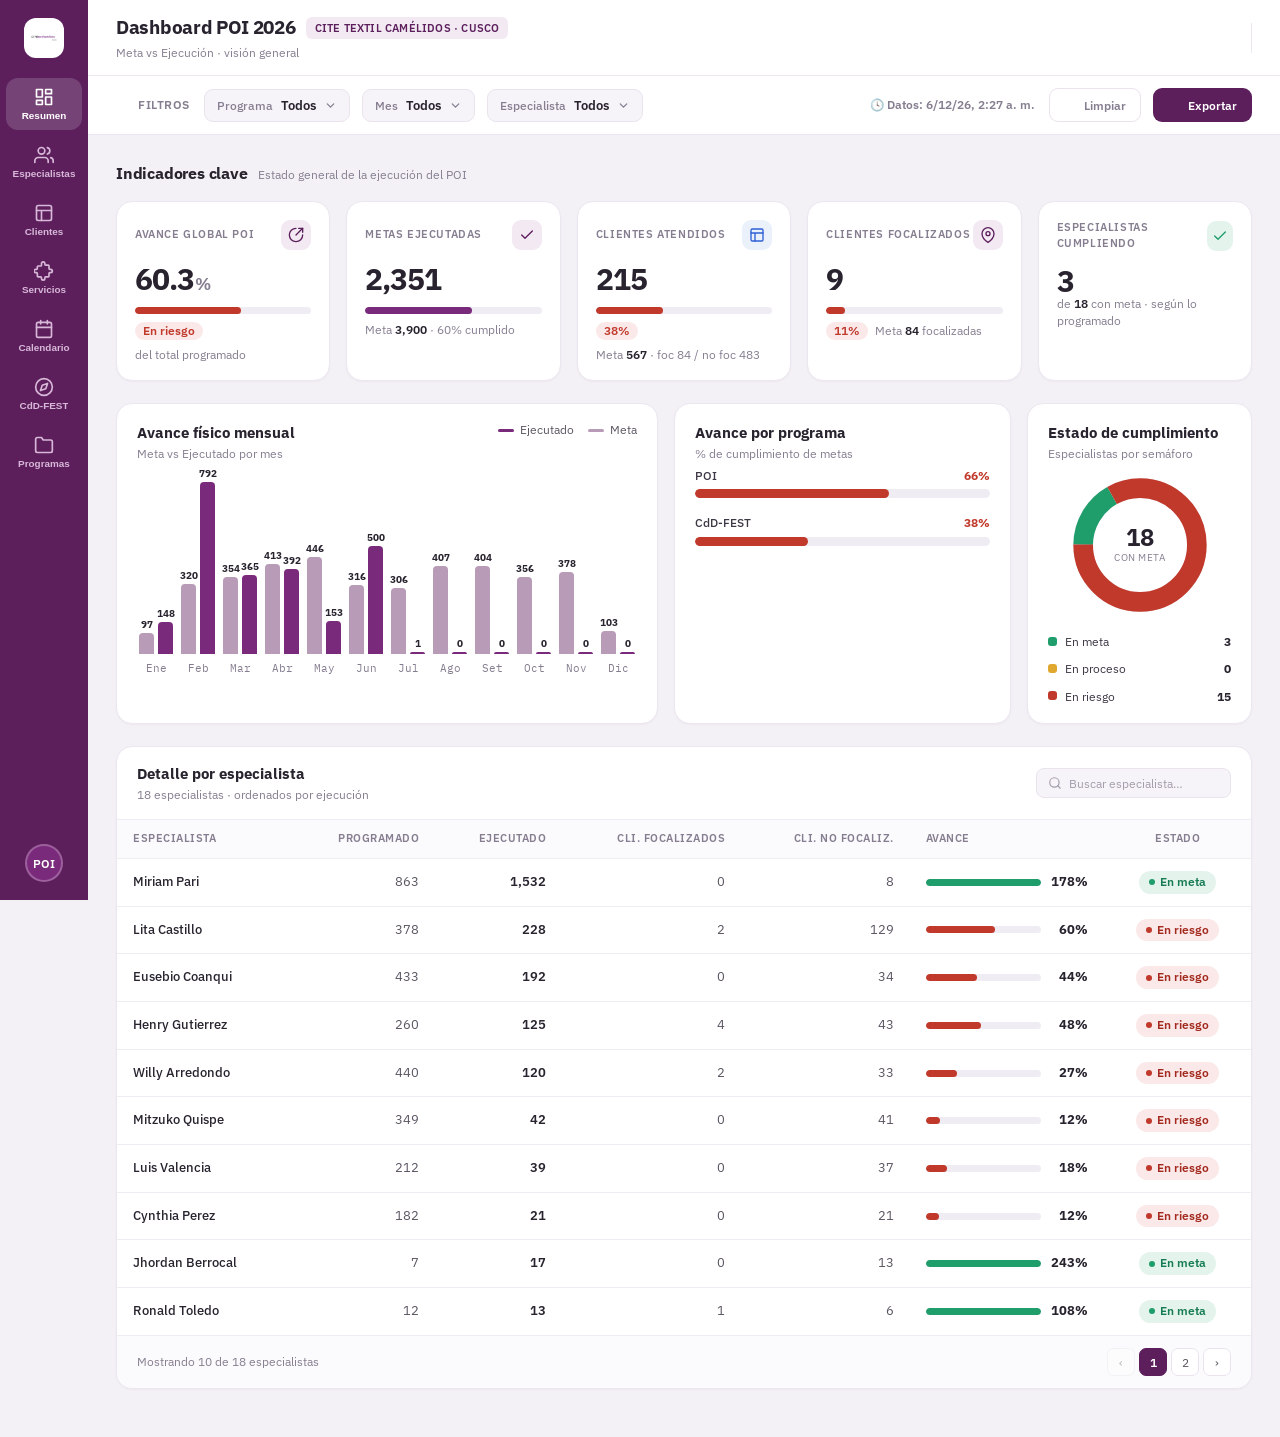
==== index.html @ ce569b23 "update meta" ====
<!DOCTYPE html>
<html lang="es">
<head>
  <meta charset="utf-8">
  <meta name="viewport" content="width=device-width, initial-scale=1">
  <title>Dashboard POI 2026 · CITE</title>
  <meta name="description" content="Seguimiento y monitoreo de metas del Plan Operativo Institucional 2026 — CITE.">

  <link rel="icon" type="image/svg+xml"
href="data:image/svg+xml,%3Csvg xmlns='http://www.w3.org/2000/svg' viewBox='0 0 64 64'%3E%3Crect x='8' y='36' width='10' height='20' rx='2' fill='%233B82F6'/%3E%3Crect x='26' y='24' width='10' height='32' rx='2' fill='%2310B981'/%3E%3Crect x='44' y='12' width='10' height='44' rx='2' fill='%23F59E0B'/%3E%3Cpath d='M8 46 L24 30 L38 34 L56 12' stroke='%23EF4444' stroke-width='5' fill='none' stroke-linecap='round' stroke-linejoin='round'/%3E%3Ccircle cx='56' cy='12' r='4' fill='%23EF4444'/%3E%3C/svg%3E">

  <link rel="preconnect" href="https://fonts.googleapis.com">
  <link rel="preconnect" href="https://fonts.gstatic.com" crossorigin>
  <link href="https://fonts.googleapis.com/css2?family=IBM+Plex+Sans:wght@400;500;600;700&family=IBM+Plex+Mono:wght@400;500;600&display=swap" rel="stylesheet">
  <link rel="stylesheet" href="css/styles.css?v=20">
</head>
<body>
  <div class="shell">
    <!-- RIEL DE NAVEGACIÓN -->
    <aside class="rail">
      <div class="rail-logo"><img src="assets/logo_cite.png" alt="CITE"
           onerror="this.parentNode.textContent='CT'"></div>
      <nav id="rail-nav" style="display:flex;flex-direction:column;gap:6px;align-items:center;"></nav>
      <div class="rail-spacer"></div>
      <div class="rail-user" title="Sesión">POI</div>
    </aside>

    <!-- PRINCIPAL -->
    <main class="main">
      <!-- HEADER -->
      <header class="topbar">
        <div>
          <div class="titlerow">
            <h1>Dashboard POI 2026</h1>
            <span class="pill-inst">CITE TEXTIL CAMÉLIDOS · CUSCO</span>
          </div>
          <div class="sub" id="view-sub">Plan Operativo Institucional · Seguimiento y monitoreo de metas</div>
        </div>
        <div class="brandmarks">
          <img src="assets/produce.png" alt="Ministerio de la Producción"
               onerror="this.style.display='none'">
          <div class="divider"></div>
          <img src="assets/itp.png" alt="ITP · Red CITE"
               onerror="this.style.display='none'">
        </div>
      </header>

      <!-- BARRA DE FILTROS (se completa desde app.js) -->
      <div class="filterbar" id="filterbar"></div>

      <!-- CONTENIDO -->
      <div class="content">
        <div class="view" id="view">
          <div class="state"><div class="box">
            <div class="spinner"></div>
            <h3>Cargando datos del POI…</h3>
            <p>Leyendo los archivos de <code>data/</code></p>
          </div></div>
        </div>
      </div>
    </main>
  </div>

  <!-- Librerías y aplicación (todo local, sin servidor de aplicación) -->
  <script src="js/lib/xlsx.full.min.js"></script>
  <script src="js/data.js?v=20"></script>
  <script src="js/metrics.js?v=20"></script>
  <script src="js/charts.js?v=20"></script>
  <script src="js/app.js?v=20"></script>
</body>
</html>
---- css/styles.css ----
/* ============================================================
   CITE · Dashboard POI 2026 — Sistema de diseño institucional
   Paleta morada institucional (guía: Dashboard POI 2026.dc.html).
   Sitio estático · GitHub Pages · sin dependencias de servidor.
   ============================================================ */

:root {
  /* Morados institucionales */
  --purple:#5C1F5C;          /* riel de navegación, botones primarios, activo */
  --purple-accent:#7A2A7A;   /* barras, líneas, rellenos de progreso */
  --purple-mid:#9B4D9B;      /* segundo nivel de énfasis */
  --purple-soft:#B79BB7;     /* trazos secundarios (programado) */
  --purple-tint:#F3E9F3;     /* fondo de chips de icono */
  --purple-line:#EAD9EA;

  /* Complementario azul (segunda familia de acentos) */
  --blue:#2E5FD4;
  --blue-tint:#EAF1FB;

  /* Neutros */
  --bg:#F4F1F6;
  --surface:#FFFFFF;
  --border:#ECE6F0;
  --border-soft:#F0ECF3;
  --ink:#28232E;             /* títulos / texto fuerte */
  --text:#3D3645;
  --text2:#5C5562;
  --muted:#867E90;
  --muted2:#A39CAB;
  --track:#F0ECF3;           /* fondo de barras de progreso */

  /* Semáforo de cumplimiento */
  --green:#1F9D6B;   --green-soft:#E4F4EC;  --green-ink:#177C54;
  --amber:#E0A82E;   --amber-soft:#FCF3DB;  --amber-ink:#B07D14;
  --red:#C0392B;     --red-soft:#FBE9EA;    --red-ink:#A32A1E;

  --radius:16px;  --radius-sm:11px;  --radius-xs:8px;
  --shadow-sm:0 1px 2px rgba(40,35,46,.04);
  --shadow:0 4px 18px rgba(40,35,46,.07), 0 1px 3px rgba(40,35,46,.05);
  --shadow-lg:0 16px 40px rgba(40,35,46,.14);
  --font:'IBM Plex Sans', system-ui, -apple-system, Segoe UI, sans-serif;
  --mono:'IBM Plex Mono', ui-monospace, SFMono-Regular, monospace;
}

*{box-sizing:border-box; margin:0; padding:0;}
html{ -webkit-text-size-adjust:100%; }
body{
  font-family:var(--font); color:var(--ink); background:var(--bg);
  font-size:15px; line-height:1.45; -webkit-font-smoothing:antialiased;
}
::-webkit-scrollbar{ width:10px; height:10px; }
::-webkit-scrollbar-thumb{ background:#D8CEDD; border-radius:8px; }
::-webkit-scrollbar-thumb:hover{ background:#C2B4C9; }
::-webkit-scrollbar-track{ background:transparent; }

/* ============================================================
   LAYOUT: riel de navegación + área principal
   ============================================================ */
.shell{ display:flex; min-height:100vh; }

.rail{
  width:88px; flex:0 0 88px; background:var(--purple);
  display:flex; flex-direction:column; align-items:center;
  padding:18px 0; gap:4px; position:sticky; top:0; height:100vh; z-index:30;
}
.rail-logo{
  width:40px; height:40px; border-radius:12px; background:#fff;
  display:grid; place-items:center; font-weight:700; color:var(--purple);
  font-size:.82rem; letter-spacing:-.5px; margin-bottom:16px; overflow:hidden;
}
.rail-logo img{ width:100%; height:100%; object-fit:contain; padding:4px; }
.rail-btn{
  width:76px; min-height:52px; border:none; background:transparent; cursor:pointer;
  border-radius:12px; display:flex; flex-direction:column; align-items:center;
  justify-content:center; gap:3px; padding:7px 4px; color:#D8B8D8;
  transition:background .15s ease, color .15s ease; position:relative;
}
.rail-btn:hover{ background:rgba(255,255,255,.10); color:#fff; }
.rail-btn.active{ background:rgba(255,255,255,.16); color:#fff; }
.rail-btn svg{ width:20px; height:20px; flex:0 0 auto; }
.rail-label{
  font-size:.62rem; font-weight:600; line-height:1.15; text-align:center;
  max-width:100%; overflow:hidden; text-overflow:ellipsis; white-space:nowrap;
}
.rail-btn .tip{
  position:absolute; left:80px; top:50%; transform:translateY(-50%) scale(.96);
  background:var(--ink); color:#fff; font-size:.72rem; font-weight:600;
  padding:5px 10px; border-radius:7px; white-space:nowrap; pointer-events:none;
  opacity:0; transition:opacity .14s ease, transform .14s ease; z-index:40;
  box-shadow:var(--shadow);
}
.rail-btn:hover .tip{ opacity:1; transform:translateY(-50%) scale(1); }
.rail-spacer{ margin-top:auto; }
.rail-user{
  width:38px; height:38px; border-radius:50%; background:var(--purple-accent);
  display:grid; place-items:center; color:#fff; font-weight:600; font-size:.78rem;
  border:2px solid rgba(255,255,255,.25);
}

.main{ flex:1; min-width:0; display:flex; flex-direction:column; }

/* ============================================================
   HEADER
   ============================================================ */
.topbar{
  background:var(--surface); border-bottom:1px solid var(--border);
  padding:14px 28px; display:flex; align-items:center; justify-content:space-between;
  gap:24px; position:sticky; top:0; z-index:20;
}
.topbar h1{
  font-size:1.18rem; font-weight:700; letter-spacing:-.3px; color:var(--ink);
  white-space:nowrap;
}
.topbar .titlerow{ display:flex; align-items:center; gap:10px; flex-wrap:wrap; }
.pill-inst{
  font-size:.7rem; font-weight:600; color:var(--purple); background:var(--purple-tint);
  padding:3px 9px; border-radius:6px; letter-spacing:.2px; white-space:nowrap;
}
.topbar .sub{ font-size:.78rem; color:var(--muted); font-weight:400; margin-top:2px; }
.brandmarks{ display:flex; align-items:center; gap:20px; flex:0 0 auto; }
.brandmarks img{ height:36px; width:auto; object-fit:contain; }
.brandmarks .divider{ width:1px; height:30px; background:var(--border); }

/* ============================================================
   BARRA DE FILTROS
   ============================================================ */
.filterbar{
  background:var(--surface); border-bottom:1px solid var(--border);
  padding:12px 28px; display:flex; align-items:center; gap:12px; flex-wrap:wrap;
  position:sticky; top:64px; z-index:15;
}
.filter-label{
  display:inline-flex; align-items:center; gap:7px; font-size:.72rem; font-weight:600;
  color:var(--muted); text-transform:uppercase; letter-spacing:.5px; margin-right:2px;
}
.filter-label svg{ width:15px; height:15px; }
.fdrop{ position:relative; }
.fdrop-btn{
  display:flex; align-items:center; gap:8px; background:#F7F4F9; border:1px solid #EAE3EE;
  border-radius:9px; padding:7px 12px; font-size:.82rem; font-weight:500; cursor:pointer;
  font-family:inherit; color:var(--ink); transition:border-color .15s, background .15s;
}
.fdrop-btn:hover{ border-color:var(--purple-soft); }
.fdrop-btn .k{ color:var(--muted); font-size:.72rem; }
.fdrop-btn .v{ color:var(--ink); font-weight:600; max-width:190px; overflow:hidden;
  text-overflow:ellipsis; white-space:nowrap; }
.fdrop-btn.on{ border-color:var(--purple); background:var(--purple-tint); }
.fdrop-btn svg{ width:13px; height:13px; stroke:var(--muted); flex:0 0 auto; }
.fdrop-menu{
  position:absolute; top:calc(100% + 6px); left:0; min-width:230px; max-height:340px;
  overflow:auto; background:#fff; border:1px solid var(--border); border-radius:12px;
  box-shadow:var(--shadow-lg); padding:6px; z-index:50; display:none;
}
.fdrop-menu.open{ display:block; }
.fopt{
  display:flex; align-items:center; gap:9px; padding:8px 10px; border-radius:8px;
  font-size:.82rem; color:var(--text); cursor:pointer; user-select:none;
}
.fopt:hover{ background:var(--purple-tint); }
.fopt input{ accent-color:var(--purple); width:15px; height:15px; }
.fopt .cnt{ margin-left:auto; font-size:.72rem; color:var(--muted2); font-variant-numeric:tabular-nums; }
.filter-spring{ flex:1; }
.btn{
  display:inline-flex; align-items:center; gap:6px; border-radius:9px; padding:8px 14px;
  font-size:.78rem; font-weight:600; cursor:pointer; font-family:inherit; border:1px solid transparent;
  transition:background .15s, border-color .15s, color .15s;
}
.btn svg{ width:14px; height:14px; }
.btn-ghost{ background:transparent; border-color:#EAE3EE; color:var(--muted); }
.btn-ghost:hover{ color:var(--purple); border-color:var(--purple-soft); }
.btn-primary{ background:var(--purple); color:#fff; }
.btn-primary:hover{ background:#4B184B; }

/* ============================================================
   CONTENIDO
   ============================================================ */
.content{ padding:24px 28px 48px; display:flex; flex-direction:column; gap:22px; }
.view{ display:flex; flex-direction:column; gap:22px; }

.section-head{ display:flex; align-items:baseline; gap:10px; margin:2px 0 -6px; }
.section-head h2{ font-size:1.02rem; font-weight:700; color:var(--ink); letter-spacing:-.2px; }
.section-head .sub{ font-size:.78rem; color:var(--muted); font-weight:400; }

.grid{ display:grid; gap:16px; }
.grid-kpi{ grid-template-columns:repeat(4, 1fr); }
.grid-kpi-5{ grid-template-columns:repeat(5, 1fr); }
.g-2{ grid-template-columns:1fr 1fr; }
.g-3{ grid-template-columns:repeat(3,1fr); }
.g-2-5{ grid-template-columns:1.5fr 1.5fr 1fr; }
.g-3-2{ grid-template-columns:3fr 2fr; }
.g-2-3{ grid-template-columns:2fr 3fr; }

/* ============================================================
   TARJETA / PANEL
   ============================================================ */
.card{
  background:var(--surface); border:1px solid var(--border); border-radius:var(--radius);
  box-shadow:var(--shadow-sm); padding:18px 20px; display:flex; flex-direction:column;
}
.card.tight{ padding:16px 18px; }
.card-head{ display:flex; align-items:flex-start; justify-content:space-between; gap:12px; margin-bottom:4px; }
.card-head h3{ font-size:.92rem; font-weight:700; color:var(--ink); }
.card-head .sub{ font-size:.74rem; color:var(--muted); margin-top:2px; }
.chart-legend{ display:flex; gap:14px; flex-wrap:wrap; }
.chart-legend span{ display:inline-flex; align-items:center; gap:6px; font-size:.72rem; color:var(--text2); }
.chart-legend i{ width:16px; height:3px; border-radius:2px; display:inline-block; }
.chart-legend i.dash{ height:0; border-top:2px dashed var(--purple-soft); }
.chart-legend i.dot-l{ width:9px; height:9px; border-radius:3px; }

/* ============================================================
   TARJETA KPI
   ============================================================ */
.kpi{
  background:var(--surface); border:1px solid var(--border); border-radius:var(--radius);
  padding:18px 18px 16px; box-shadow:var(--shadow-sm);
  transition:transform .16s ease, box-shadow .16s ease;
}
.kpi:hover{ transform:translateY(-2px); box-shadow:var(--shadow); }
.kpi-top{ display:flex; align-items:center; justify-content:space-between; margin-bottom:14px; }
.kpi-name{ font-size:.68rem; font-weight:600; color:var(--muted); text-transform:uppercase; letter-spacing:.6px; }
.kpi-ico{ width:30px; height:30px; border-radius:9px; display:grid; place-items:center; }
.kpi-ico svg{ width:16px; height:16px; }
.kpi-ico.purple{ background:var(--purple-tint); color:var(--purple); }
.kpi-ico.blue{ background:var(--blue-tint); color:var(--blue); }
.kpi-ico.green{ background:var(--green-soft); color:var(--green); }
.kpi-ico.amber{ background:var(--amber-soft); color:var(--amber-ink); }
.kpi-ico.red{ background:var(--red-soft); color:var(--red); }
.kpi-val{ font-size:1.9rem; font-weight:700; color:var(--ink); letter-spacing:-1px;
  font-variant-numeric:tabular-nums; line-height:1; }
.kpi-val.crit{ color:var(--red); }
.kpi-val small{ font-size:1.05rem; color:var(--muted); font-weight:600; margin-left:1px; }
.kpi-bar{ height:7px; border-radius:99px; background:var(--track); margin:12px 0 8px; overflow:hidden; }
.kpi-bar > span{ display:block; height:100%; border-radius:99px; background:var(--purple-accent); }
.kpi-foot{ display:flex; align-items:center; gap:7px; flex-wrap:wrap; }
.kpi-foot .muted{ font-size:.72rem; color:var(--muted); }
.kpi-foot .strong{ font-weight:600; color:var(--ink); }
.tag{ display:inline-flex; align-items:center; gap:3px; font-size:.72rem; font-weight:600;
  padding:1px 8px; border-radius:99px; }
.tag.up{ color:var(--green); background:var(--green-soft); }
.tag.down{ color:var(--red); background:var(--red-soft); }
.tag.warn{ color:var(--amber-ink); background:var(--amber-soft); }

/* ============================================================
   BARRAS DE PROGRESO (líneas / listas)
   ============================================================ */
.prog-list{ display:flex; flex-direction:column; gap:15px; flex:1; justify-content:center; }
.prog-row .lab{ display:flex; justify-content:space-between; font-size:.78rem; margin-bottom:5px; }
.prog-row .lab .n{ color:var(--text); font-weight:500; }
.prog-row .lab .p{ font-weight:700; color:var(--ink); font-variant-numeric:tabular-nums; }
.prog-track{ height:9px; border-radius:99px; background:var(--track); overflow:hidden; }
.prog-track > span{ display:block; height:100%; border-radius:99px; }

/* ============================================================
   LEYENDA SEMÁFORO / listas de estado
   ============================================================ */
.statlist{ display:flex; flex-direction:column; gap:9px; }
.statlist .row{ display:flex; align-items:center; justify-content:space-between; font-size:.78rem; }
.statlist .row .l{ display:inline-flex; align-items:center; gap:8px; color:var(--text); }
.statlist .row .l i{ width:9px; height:9px; border-radius:3px; }
.statlist .row .val{ font-weight:700; color:var(--ink); font-variant-numeric:tabular-nums; }
.legend-sem{ display:flex; gap:16px; flex-wrap:wrap; font-size:.74rem; color:var(--muted); margin-top:4px; }
.legend-sem span{ display:inline-flex; align-items:center; gap:6px; }
.legend-sem i{ width:10px; height:10px; border-radius:3px; }

/* ============================================================
   TABLA
   ============================================================ */
.tablecard{ padding:0; overflow:hidden; }
.tablecard .thead{ display:flex; align-items:center; justify-content:space-between;
  padding:16px 20px; border-bottom:1px solid var(--border-soft); gap:12px; flex-wrap:wrap; }
.tablecard .thead h3{ font-size:.92rem; font-weight:700; color:var(--ink); }
.tablecard .thead .sub{ font-size:.74rem; color:var(--muted); margin-top:2px; }
.tsearch{ display:flex; align-items:center; gap:7px; background:#F7F4F9; border:1px solid #EAE3EE;
  border-radius:8px; padding:6px 11px; }
.tsearch svg{ width:14px; height:14px; stroke:var(--muted2); }
.tsearch input{ border:none; background:transparent; outline:none; font-family:inherit;
  font-size:.78rem; color:var(--ink); width:150px; }
.tsearch input::placeholder{ color:var(--muted2); }
.tablewrap{ overflow-x:auto; }
table.dt{ width:100%; border-collapse:collapse; font-size:.8rem; }
table.dt thead tr{ background:#FBFAFC; }
table.dt th{ text-align:left; padding:11px 16px; font-size:.68rem; font-weight:600;
  color:var(--muted); text-transform:uppercase; letter-spacing:.5px; white-space:nowrap;
  position:sticky; top:0; background:#FBFAFC; }
table.dt th.num, table.dt td.num{ text-align:right; font-variant-numeric:tabular-nums; }
table.dt th.ctr, table.dt td.ctr{ text-align:center; }
table.dt tbody tr{ border-top:1px solid var(--border-soft); }
table.dt tbody tr:hover{ background:#FBF9FC; }
table.dt td{ padding:12px 16px; color:var(--text2); }
table.dt td.name{ color:var(--ink); font-weight:500; }
table.dt td.strong{ color:var(--ink); font-weight:600; }
.cellbar{ display:flex; align-items:center; gap:9px; min-width:120px; }
.cellbar .t{ flex:1; height:7px; border-radius:99px; background:var(--track); overflow:hidden; }
.cellbar .t > span{ display:block; height:100%; border-radius:99px; }
.cellbar .pv{ font-weight:700; color:var(--ink); font-variant-numeric:tabular-nums; width:38px; text-align:right; }
.badge{ display:inline-flex; align-items:center; gap:5px; font-size:.72rem; font-weight:600;
  padding:3px 10px; border-radius:99px; white-space:nowrap; }
.badge i{ width:6px; height:6px; border-radius:99px; }
.badge.green{ color:var(--green-ink); background:var(--green-soft); }
.badge.green i{ background:var(--green); }
.badge.amber{ color:var(--amber-ink); background:var(--amber-soft); }
.badge.amber i{ background:var(--amber); }
.badge.red{ color:var(--red-ink); background:var(--red-soft); }
.badge.red i{ background:var(--red); }
.badge.neutral{ color:var(--text2); background:var(--track); }
.badge.neutral i{ background:var(--muted2); }
.badge.blue{ color:var(--blue); background:var(--blue-tint); }
.badge.blue i{ background:var(--blue); }
.tfoot{ display:flex; align-items:center; justify-content:space-between; padding:12px 20px;
  border-top:1px solid var(--border-soft); background:#FBFAFC; }
.tfoot .info{ font-size:.74rem; color:var(--muted); }
.pager{ display:flex; align-items:center; gap:4px; }
.pager button{ min-width:28px; height:28px; padding:0 7px; border-radius:7px; border:1px solid #EAE3EE;
  background:#fff; color:var(--text2); cursor:pointer; font-family:inherit; font-size:.78rem; }
.pager button:hover:not(:disabled){ border-color:var(--purple-soft); color:var(--purple); }
.pager button.active{ background:var(--purple); color:#fff; border-color:var(--purple); font-weight:600; }
.pager button:disabled{ opacity:.4; cursor:default; }

/* ============================================================
   SELECTOR (especialista, etc.)
   ============================================================ */
.selectrow{ display:flex; align-items:center; gap:12px; flex-wrap:wrap; }
.selectrow label{ font-size:.74rem; font-weight:600; color:var(--muted); text-transform:uppercase; letter-spacing:.5px; }
select.pick{ font-family:inherit; font-size:.85rem; color:var(--ink); background:#fff;
  border:1px solid #EAE3EE; border-radius:9px; padding:8px 12px; cursor:pointer; min-width:240px; }
select.pick:focus{ outline:none; border-color:var(--purple); }

/* Buscador con lista (combobox): reemplaza los <select> largos de
   "Ver empresa" / "Ver unidad productiva" — busca por nombre o por RUC. */
.searchsel{ position:relative; min-width:320px; flex:0 1 380px; }
.searchsel-ico{ position:absolute; left:12px; top:50%; transform:translateY(-50%);
  width:15px; height:15px; stroke:var(--muted2); pointer-events:none; }
.searchsel-input{ width:100%; font-family:inherit; font-size:.85rem; color:var(--ink);
  background:#fff; border:1px solid #EAE3EE; border-radius:9px; padding:9px 12px 9px 34px; }
.searchsel-input:focus{ outline:none; border-color:var(--purple); }
.searchsel-input::placeholder{ color:var(--muted2); }
.searchsel-menu{ position:absolute; top:calc(100% + 6px); left:0; right:0; max-height:320px;
  overflow-y:auto; background:#fff; border:1px solid var(--border); border-radius:12px;
  box-shadow:var(--shadow-lg); padding:6px; z-index:50; display:none; }
.searchsel-menu.open{ display:block; }
.searchsel-opt{ display:flex; align-items:baseline; gap:8px; padding:8px 10px; border-radius:8px;
  font-size:.82rem; color:var(--text); cursor:pointer; }
.searchsel-opt:hover{ background:var(--purple-tint); }
.searchsel-opt .n{ flex:1; min-width:0; overflow:hidden; text-overflow:ellipsis; white-space:nowrap; }
.searchsel-opt .s{ font-size:.72rem; color:var(--muted2); font-variant-numeric:tabular-nums; flex:0 0 auto; }
.searchsel-opt.disabled{ color:var(--muted2); cursor:default; }
.searchsel-opt.disabled:hover{ background:transparent; }

/* ============================================================
   ESTADOS: carga / error / vacío
   ============================================================ */
.state{ display:grid; place-items:center; min-height:60vh; text-align:center; padding:40px; }
.state .box{ max-width:460px; display:flex; flex-direction:column; align-items:center; gap:14px; }
.spinner{ width:38px; height:38px; border:3px solid var(--purple-line); border-top-color:var(--purple);
  border-radius:50%; animation:spin .8s linear infinite; }
@keyframes spin{ to{ transform:rotate(360deg); } }
.state h3{ font-size:1.05rem; color:var(--ink); }
.state p{ font-size:.85rem; color:var(--muted); }
.state code{ font-family:var(--mono); font-size:.78rem; background:var(--purple-tint);
  color:var(--purple); padding:2px 7px; border-radius:6px; }
.empty{ display:grid; place-items:center; min-height:180px; color:var(--muted2); font-size:.85rem; text-align:center; }

/* ============================================================
   CHART SVG
   ============================================================ */
.chartbox{ position:relative; width:100%; }
.chartbox > svg{ width:100%; height:auto; display:block; overflow:visible; }
.chartbox > svg.ml-svg{ height:190px; }   /* líneas mensuales: compactas y nítidas */
.chart-x{ display:flex; justify-content:space-between; font-size:.66rem; color:var(--muted2);
  font-family:var(--mono); margin-top:4px; padding:0 2px; }
.donutwrap{ display:flex; align-items:center; justify-content:center; position:relative; margin:4px 0 12px; }
.donutwrap .center{ position:absolute; text-align:center; }
.donutwrap .center .big{ font-size:1.5rem; font-weight:700; color:var(--ink); line-height:1; font-variant-numeric:tabular-nums; }
.donutwrap .center .lbl{ font-size:.64rem; color:var(--muted); text-transform:uppercase; letter-spacing:.5px; margin-top:2px; }
.svg-tip{ position:fixed; pointer-events:none; z-index:60; background:var(--ink); color:#fff;
  font-size:.74rem; padding:6px 10px; border-radius:7px; box-shadow:var(--shadow); opacity:0;
  transition:opacity .1s; white-space:nowrap; }

/* ============================================================
   BARRAS HTML (fuente constante en cualquier ancho de panel)
   ============================================================ */
.hbars{ display:flex; flex-direction:column; gap:11px; padding:6px 2px 2px; }
.hbar-row{ display:grid; grid-template-columns:minmax(70px, var(--gutter,150px)) minmax(0,1fr);
  gap:12px; align-items:center; }
.hbar-lab{ font-size:.78rem; color:var(--text); font-weight:500; text-align:right;
  overflow:hidden; text-overflow:ellipsis; white-space:nowrap; }
.hbar-cluster{ display:flex; flex-direction:column; gap:4px; min-width:0; }
.hbar-line{ display:flex; align-items:center; gap:9px; min-width:0; }
.hbar-track{ position:relative; flex:1; height:13px; background:var(--track);
  border-radius:5px; min-width:0; overflow:visible; }
.hbar-fill{ display:block; height:100%; border-radius:5px; min-width:2px; }
.hbar-guide{ position:absolute; top:-2px; bottom:-2px; width:0;
  border-left:1.5px dashed var(--ink); opacity:.32; }
.hbar-num{ flex:0 0 auto; min-width:42px; text-align:right; font-size:.76rem; font-weight:700;
  color:var(--ink); font-variant-numeric:tabular-nums; }
.hbar-num.muted{ color:var(--muted); font-weight:500; }

/* Barras verticales HTML */
.vbars{ display:flex; align-items:flex-end; gap:8px; height:210px; padding:16px 2px 0; }
.vcol{ flex:1; min-width:0; height:100%; display:flex; flex-direction:column; align-items:center; }
.vpair{ flex:1; width:100%; display:flex; align-items:flex-end; justify-content:center; gap:4px; min-height:0; }
.vbar{ position:relative; width:15px; max-width:26px; border-radius:4px 4px 0 0; min-height:2px; }
.vstack{ flex:1; width:26px; margin:0 auto; display:flex; flex-direction:column;
  align-items:stretch; justify-content:flex-end; position:relative; min-height:0; }
.vseg{ display:block; width:100%; min-height:0; }
.vseg:last-child{ border-radius:4px 4px 0 0; }
.vcap{ position:absolute; top:-15px; left:50%; transform:translateX(-50%);
  font-size:.6rem; font-weight:700; color:var(--ink); white-space:nowrap; font-variant-numeric:tabular-nums; }
.vstack .vcap{ top:-15px; }
.vx{ font-size:.68rem; color:var(--muted); font-family:var(--mono); margin-top:7px;
  white-space:nowrap; overflow:hidden; text-overflow:ellipsis; max-width:100%; }

/* ============================================================
   CALENDARIO DE ATENCIÓN
   ============================================================ */
.cal-grid{ display:grid; grid-template-columns:repeat(auto-fill, minmax(230px, 1fr)); gap:16px;
  margin-top:6px; align-items:start; }
.cal-month{ border:1px solid var(--border); border-radius:12px; padding:12px 12px 14px; background:var(--surface); }
.cal-month h4{ font-size:.82rem; font-weight:700; color:var(--ink); margin-bottom:8px; }
.cal-week{ display:grid; grid-template-columns:repeat(7, 1fr); grid-auto-rows:30px; gap:4px; align-content:start; }
.cal-week.dow{ grid-auto-rows:16px; }
.cal-week + .cal-week{ margin-top:4px; }
.cal-dow{ font-size:.6rem; color:var(--muted2); text-align:center; font-weight:600; align-self:center; }
.cal-day{ display:grid; place-items:center; border-radius:6px; font-size:.72rem;
  color:var(--muted); background:var(--track); font-variant-numeric:tabular-nums; }
.cal-day.empty{ background:transparent; }
.cal-day.on{ color:#fff; font-weight:600; text-shadow:0 1px 2px rgba(0,0,0,.35); }
.cal-day.lv1, .cal-legend i.lv1{ background:#EAD3EA; }
.cal-day.lv1{ color:var(--purple); }
.cal-day.lv2, .cal-legend i.lv2{ background:#C77DC7; }
.cal-day.lv3, .cal-legend i.lv3{ background:#9B4D9B; }
.cal-day.lv4, .cal-legend i.lv4{ background:#5C1F5C; }
.cal-legend{ display:flex; align-items:center; gap:6px; justify-content:flex-end; margin-top:14px;
  font-size:.7rem; color:var(--muted); }
.cal-legend i{ width:15px; height:15px; border-radius:4px; display:inline-block; }
.cal-legend-punto{ display:flex; flex-wrap:wrap; gap:10px 16px; margin-top:14px; font-size:.74rem; color:var(--text); }
.cal-legend-punto span{ display:inline-flex; align-items:center; gap:7px; }
.cal-legend-punto i{ width:12px; height:12px; border-radius:4px; display:inline-block; }
.cal-day .cal-cnt{ position:absolute; top:1px; right:3px; font-size:.52rem; font-weight:700;
  background:rgba(255,255,255,.85); color:var(--ink); border-radius:6px; padding:0 3px; line-height:1.3; }
.cal-day.on{ position:relative; }
.cal-day.multi{ background-image:linear-gradient(135deg, rgba(255,255,255,.45) 0 46%, rgba(0,0,0,0) 46%); }
.cal-day.sel{ outline:2px solid var(--ink); outline-offset:1px; box-shadow:0 0 0 3px rgba(40,35,46,.12); }

/* Control segmentado (pestañas del calendario) */
.segmented{ display:inline-flex; background:#F0ECF3; border:1px solid var(--border); border-radius:10px;
  padding:3px; gap:2px; margin-bottom:2px; }
.seg{ border:none; background:transparent; font-family:inherit; font-size:.8rem; font-weight:600;
  color:var(--muted); padding:7px 16px; border-radius:8px; cursor:pointer; transition:background .15s, color .15s; }
.seg:hover{ color:var(--purple); }
.seg.active{ background:#fff; color:var(--purple); box-shadow:var(--shadow-sm); }

/* Día "solo programado" (aún no ejecutado): trama diagonal sobre el color
   del componente, para distinguirlo visualmente de un día ya ejecutado. */
.cal-day.prog{
  background-image:repeating-linear-gradient(135deg, rgba(255,255,255,.55) 0 3px, rgba(255,255,255,0) 3px 7px);
}
.hatch-swatch{
  background-image:repeating-linear-gradient(135deg, rgba(255,255,255,.6) 0 2px, rgba(0,0,0,0) 2px 4px);
}

/* ============================================================
   CdD-FEST · orden recomendado de intervención (lista rankeada)
   ============================================================ */
.orden-list{ display:flex; flex-direction:column; gap:10px; }
.orden-row{ display:flex; align-items:center; gap:12px; padding:9px 4px;
  border-bottom:1px solid var(--border-soft); }
.orden-row:last-child{ border-bottom:none; }
.orden-pos{ flex:0 0 22px; height:22px; border-radius:50%; background:var(--track);
  color:var(--text2); font-size:.7rem; font-weight:700; display:grid; place-items:center; }
.orden-dot{ flex:0 0 11px; width:11px; height:11px; border-radius:3px; }
.orden-body{ flex:1; min-width:0; }
.orden-name{ font-size:.84rem; font-weight:600; color:var(--ink); overflow:hidden;
  text-overflow:ellipsis; white-space:nowrap; }
.orden-sub{ font-size:.74rem; color:var(--muted); margin-top:1px; }

/* CdD-FEST · Vista general: franja de 3 estados (completado/programado/pendiente) */
.triband{ display:flex; height:10px; border-radius:99px; overflow:hidden; background:var(--track); }
.triband span{ display:block; height:100%; }

/* Tarjeta de componente clicable (Vista general → detalle por actividad) */
.cdd-comp-card{ cursor:pointer; transition:box-shadow .15s ease, border-color .15s ease, transform .15s ease; }
.cdd-comp-card:hover{ box-shadow:var(--shadow); transform:translateY(-2px); }
.cdd-comp-card.active{ border-color:var(--purple); box-shadow:0 0 0 2px var(--purple-tint); }
.cdd-comp-card:focus-visible{ outline:2px solid var(--purple); outline-offset:2px; }
.cdd-meta{ font-size:.72rem; font-weight:600; color:var(--muted); }

/* Botones de actividad del detalle de componente (clic filtra la tabla) */
.chipbar{ display:flex; flex-wrap:wrap; gap:8px; }
.chip{
  display:inline-flex; align-items:center; gap:7px; font-family:inherit; font-size:.78rem;
  font-weight:600; color:var(--text); background:#fff; border:1px solid #EAE3EE;
  border-radius:99px; padding:7px 8px 7px 14px; cursor:pointer;
  transition:border-color .15s ease, background .15s ease, color .15s ease;
}
.chip:hover{ border-color:var(--purple-soft); }
.chip.active{ background:var(--purple); border-color:var(--purple); color:#fff; }
.chip.active .chip-count{ background:rgba(255,255,255,.22); color:#fff; }
.chip-count{ font-size:.72rem; font-weight:700; color:var(--purple); background:var(--purple-tint);
  border-radius:99px; padding:2px 9px; font-variant-numeric:tabular-nums; }
.chip:focus-visible{ outline:2px solid var(--purple); outline-offset:2px; }

/* Fila de tabla expandible (clic → detalle debajo, p. ej. actividades por
   componente de una UP en la matriz de Vista general) */
tr.row-clickable{ cursor:pointer; }
tr.row-clickable:hover{ background:var(--purple-tint); }
tr.row-expand td{ background:#FBFAFC; padding:14px 16px; border-bottom:1px solid var(--border-soft); }

/* Desglose de actividades por componente (checklist ✓ ejecutada / ◐
   programada / ○ pendiente) */
.actgrid{ display:grid; grid-template-columns:repeat(5, minmax(0,1fr)); gap:16px; }
.actcol-h{ font-size:.78rem; font-weight:700; margin-bottom:8px; display:flex; align-items:center; gap:6px; }
.actcol-h .muted{ font-weight:600; font-size:.72rem; color:var(--muted); }
.actchips{ display:flex; flex-direction:column; gap:5px; }
.actchip{ font-size:.74rem; font-weight:600; padding:3px 8px; border-radius:7px; white-space:normal;
  word-break:break-word; line-height:1.35; }
.actchip.ok{ color:var(--green-ink); background:var(--green-soft); }
.actchip.mid{ color:var(--amber-ink); background:var(--amber-soft); }
.actchip.no{ color:var(--muted); background:var(--track); }
.actchip-resp{ font-weight:500; opacity:.85; }

/* ============================================================
   CdD-FEST · línea de tiempo del proceso de fortalecimiento
   ============================================================ */
.tl-list{ display:flex; flex-direction:column; gap:2px; max-height:520px; overflow-y:auto; }
.tl-row{ display:flex; gap:12px; padding:12px 6px; border-bottom:1px solid var(--border-soft);
  border-radius:8px; transition:background .15s ease; }
.tl-row:last-child{ border-bottom:none; }
.tl-row.sel{ background:var(--purple-tint); }
.tl-dot{ flex:0 0 10px; width:10px; height:10px; border-radius:50%; margin-top:5px; }
.tl-body{ flex:1; min-width:0; }
.tl-top{ display:flex; align-items:center; gap:8px; flex-wrap:wrap; margin-bottom:3px; }
.tl-fecha{ font-size:.8rem; font-weight:700; color:var(--ink); font-variant-numeric:tabular-nums; }
.tl-comp{ font-size:.78rem; font-weight:600; margin-bottom:2px; }
.tl-meta{ font-size:.78rem; color:var(--text2); }

/* ============================================================
   HEATMAP (tarea × mes)
   ============================================================ */
.heatmap{ display:flex; flex-direction:column; gap:4px; min-width:520px; }
.hm-row{ display:grid; grid-template-columns:220px repeat(var(--hm-cols,12), 1fr); gap:4px; align-items:center; }
.hm-lab{ font-size:.76rem; color:var(--text); font-weight:500; display:flex; justify-content:space-between; align-items:center; padding-right:6px; gap:6px; }
.hm-lab-t { white-space:nowrap; overflow:hidden; text-overflow:ellipsis; }
.hm-lab-n { flex-shrink:0; font-size:.7rem; font-weight:700; color:var(--purple); }
.hm-cell{ height:42px; border-radius:5px; display:flex; flex-direction:column; align-items:center; justify-content:center; color:var(--surface);
  font-size:.72rem; font-weight:600; font-variant-numeric:tabular-nums; gap:1px; }
.hm-pct{ font-size:.72rem; font-weight:700; line-height:1.1; }
.hm-detail{ font-size:.6rem; font-weight:500; opacity:.88; line-height:1.1; }
.hm-head .hm-cell{ background:transparent !important; color:var(--muted); font-weight:600;
  text-transform:uppercase; font-size:.66rem; letter-spacing:.4px; height:auto; }
.hm-mes{ height:auto; }
.hm-scroll{ overflow-x:auto; }
/* Ejecutado sin meta programada: celda neutra (ni semáforo ni transparente),
   para no esconder ejecución real que no tenía meta. */
.hm-cell.hm-nometa{ background:var(--blue-tint); color:var(--blue); }
.hm-cell.hm-green{ background:var(--green-soft); color:var(--green-ink); }
.hm-cell.hm-amber{ background:var(--amber-soft); color:var(--amber-ink); }
.hm-cell.hm-red{ background:var(--red-soft); color:var(--red-ink); }

/* ============================================================
   RESPONSIVO
   ============================================================ */
@media (max-width:1200px){
  .grid-kpi-5{ grid-template-columns:repeat(3,1fr); }
  .g-2-5, .g-2-3, .g-3-2{ grid-template-columns:1fr; }
}
@media (max-width:900px){
  .grid-kpi, .grid-kpi-5{ grid-template-columns:repeat(2,1fr); }
  .g-2, .g-3{ grid-template-columns:1fr; }
  .brandmarks img{ height:28px; }
  .content{ padding:18px 16px 40px; }
  .topbar, .filterbar{ padding-left:16px; padding-right:16px; }
}
@media (max-width:560px){
  .grid-kpi, .grid-kpi-5{ grid-template-columns:1fr; }
  .brandmarks{ display:none; }
}
@media (prefers-reduced-motion:reduce){
  *{ animation:none !important; transition:none !important; }
}
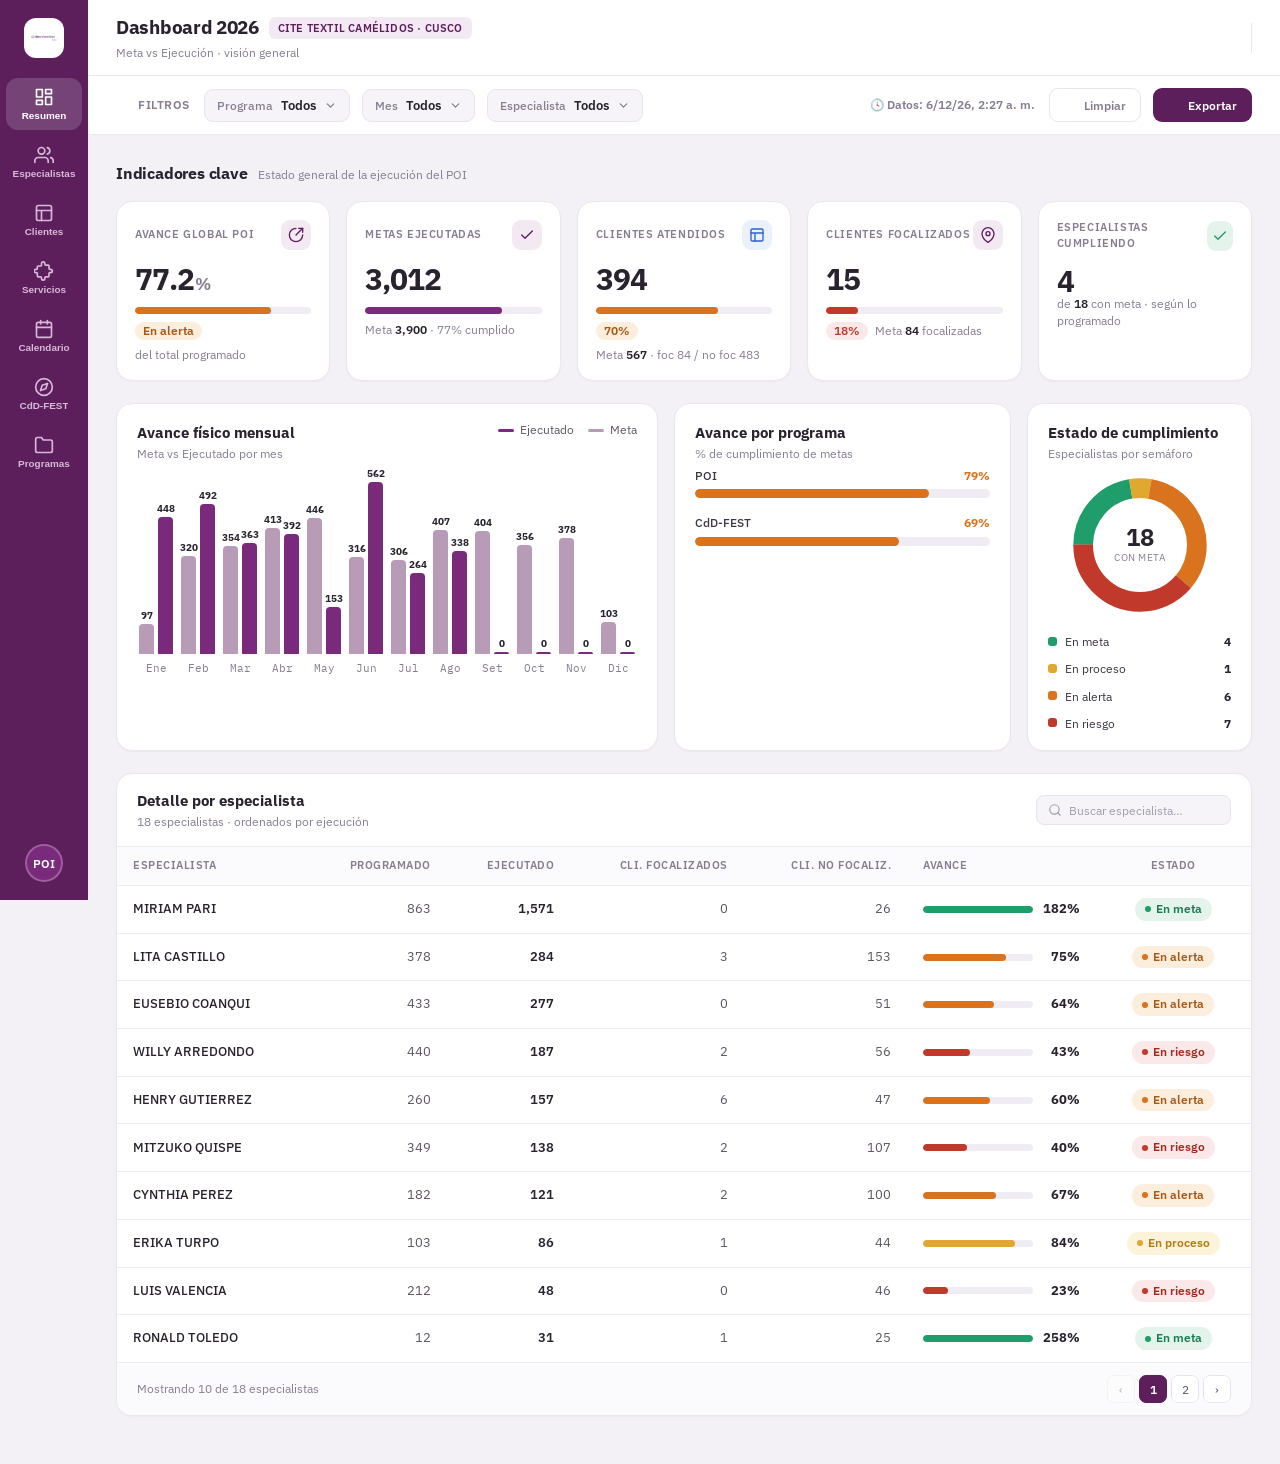
==== commit 29565c05: "update" ====
--- a/index.html
+++ b/index.html
@@ -3,7 +3,7 @@
 <head>
   <meta charset="utf-8">
   <meta name="viewport" content="width=device-width, initial-scale=1">
-  <title>Dashboard POI 2026 · CITE</title>
+  <title>Dashboard 2026 · CITE</title>
   <meta name="description" content="Seguimiento y monitoreo de metas del Plan Operativo Institucional 2026 — CITE.">
 
   <link rel="icon" type="image/svg+xml"
@@ -31,7 +31,7 @@
       <header class="topbar">
         <div>
           <div class="titlerow">
-            <h1>Dashboard POI 2026</h1>
+            <h1>Dashboard 2026</h1>
             <span class="pill-inst">CITE TEXTIL CAMÉLIDOS · CUSCO</span>
           </div>
           <div class="sub" id="view-sub">Plan Operativo Institucional · Seguimiento y monitoreo de metas</div>
--- a/css/styles.css
+++ b/css/styles.css
@@ -32,6 +32,7 @@
   /* Semáforo de cumplimiento */
   --green:#1F9D6B;   --green-soft:#E4F4EC;  --green-ink:#177C54;
   --amber:#E0A82E;   --amber-soft:#FCF3DB;  --amber-ink:#B07D14;
+  --orange:#D9731E;  --orange-soft:#FCEEDD; --orange-ink:#A85815;
   --red:#C0392B;     --red-soft:#FBE9EA;    --red-ink:#A32A1E;
 
   --radius:16px;  --radius-sm:11px;  --radius-xs:8px;
@@ -224,6 +225,7 @@
 .kpi-ico.blue{ background:var(--blue-tint); color:var(--blue); }
 .kpi-ico.green{ background:var(--green-soft); color:var(--green); }
 .kpi-ico.amber{ background:var(--amber-soft); color:var(--amber-ink); }
+.kpi-ico.orange{ background:var(--orange-soft); color:var(--orange-ink); }
 .kpi-ico.red{ background:var(--red-soft); color:var(--red); }
 .kpi-val{ font-size:1.9rem; font-weight:700; color:var(--ink); letter-spacing:-1px;
   font-variant-numeric:tabular-nums; line-height:1; }
@@ -239,6 +241,7 @@
 .tag.up{ color:var(--green); background:var(--green-soft); }
 .tag.down{ color:var(--red); background:var(--red-soft); }
 .tag.warn{ color:var(--amber-ink); background:var(--amber-soft); }
+.tag.mid{ color:var(--orange-ink); background:var(--orange-soft); }
 
 /* ============================================================
    BARRAS DE PROGRESO (líneas / listas)
@@ -300,6 +303,8 @@
 .badge.green i{ background:var(--green); }
 .badge.amber{ color:var(--amber-ink); background:var(--amber-soft); }
 .badge.amber i{ background:var(--amber); }
+.badge.orange{ color:var(--orange-ink); background:var(--orange-soft); }
+.badge.orange i{ background:var(--orange); }
 .badge.red{ color:var(--red-ink); background:var(--red-soft); }
 .badge.red i{ background:var(--red); }
 .badge.neutral{ color:var(--text2); background:var(--track); }
@@ -384,6 +389,9 @@
   gap:12px; align-items:center; }
 .hbar-lab{ font-size:.78rem; color:var(--text); font-weight:500; text-align:right;
   overflow:hidden; text-overflow:ellipsis; white-space:nowrap; }
+/* .wrap: el título se ve completo (varias líneas) en vez de recortarse con
+   "…" — usado para etiquetas largas como TIPO_TAREA. */
+.hbar-lab.wrap{ overflow:visible; text-overflow:clip; white-space:normal; line-height:1.22; }
 .hbar-cluster{ display:flex; flex-direction:column; gap:4px; min-width:0; }
 .hbar-line{ display:flex; align-items:center; gap:9px; min-width:0; }
 .hbar-track{ position:relative; flex:1; height:13px; background:var(--track);
@@ -538,9 +546,13 @@
    HEATMAP (tarea × mes)
    ============================================================ */
 .heatmap{ display:flex; flex-direction:column; gap:4px; min-width:520px; }
-.hm-row{ display:grid; grid-template-columns:220px repeat(var(--hm-cols,12), 1fr); gap:4px; align-items:center; }
+.hm-row{ display:grid; grid-template-columns:260px repeat(var(--hm-cols,12), 1fr); gap:4px; align-items:center; }
 .hm-lab{ font-size:.76rem; color:var(--text); font-weight:500; display:flex; justify-content:space-between; align-items:center; padding-right:6px; gap:6px; }
 .hm-lab-t { white-space:nowrap; overflow:hidden; text-overflow:ellipsis; }
+/* .wrap: el título completo de la tarea se ve siempre, en varias líneas si
+   hace falta, en vez de recortarse con "…". */
+.hm-lab.wrap{ align-items:flex-start; padding-top:5px; padding-bottom:5px; }
+.hm-lab.wrap .hm-lab-t{ white-space:normal; overflow:visible; text-overflow:clip; line-height:1.2; flex:1 1 auto; min-width:0; }
 .hm-lab-n { flex-shrink:0; font-size:.7rem; font-weight:700; color:var(--purple); }
 .hm-cell{ height:42px; border-radius:5px; display:flex; flex-direction:column; align-items:center; justify-content:center; color:var(--surface);
   font-size:.72rem; font-weight:600; font-variant-numeric:tabular-nums; gap:1px; }
@@ -555,6 +567,7 @@
 .hm-cell.hm-nometa{ background:var(--blue-tint); color:var(--blue); }
 .hm-cell.hm-green{ background:var(--green-soft); color:var(--green-ink); }
 .hm-cell.hm-amber{ background:var(--amber-soft); color:var(--amber-ink); }
+.hm-cell.hm-orange{ background:var(--orange-soft); color:var(--orange-ink); }
 .hm-cell.hm-red{ background:var(--red-soft); color:var(--red-ink); }
 
 /* ============================================================
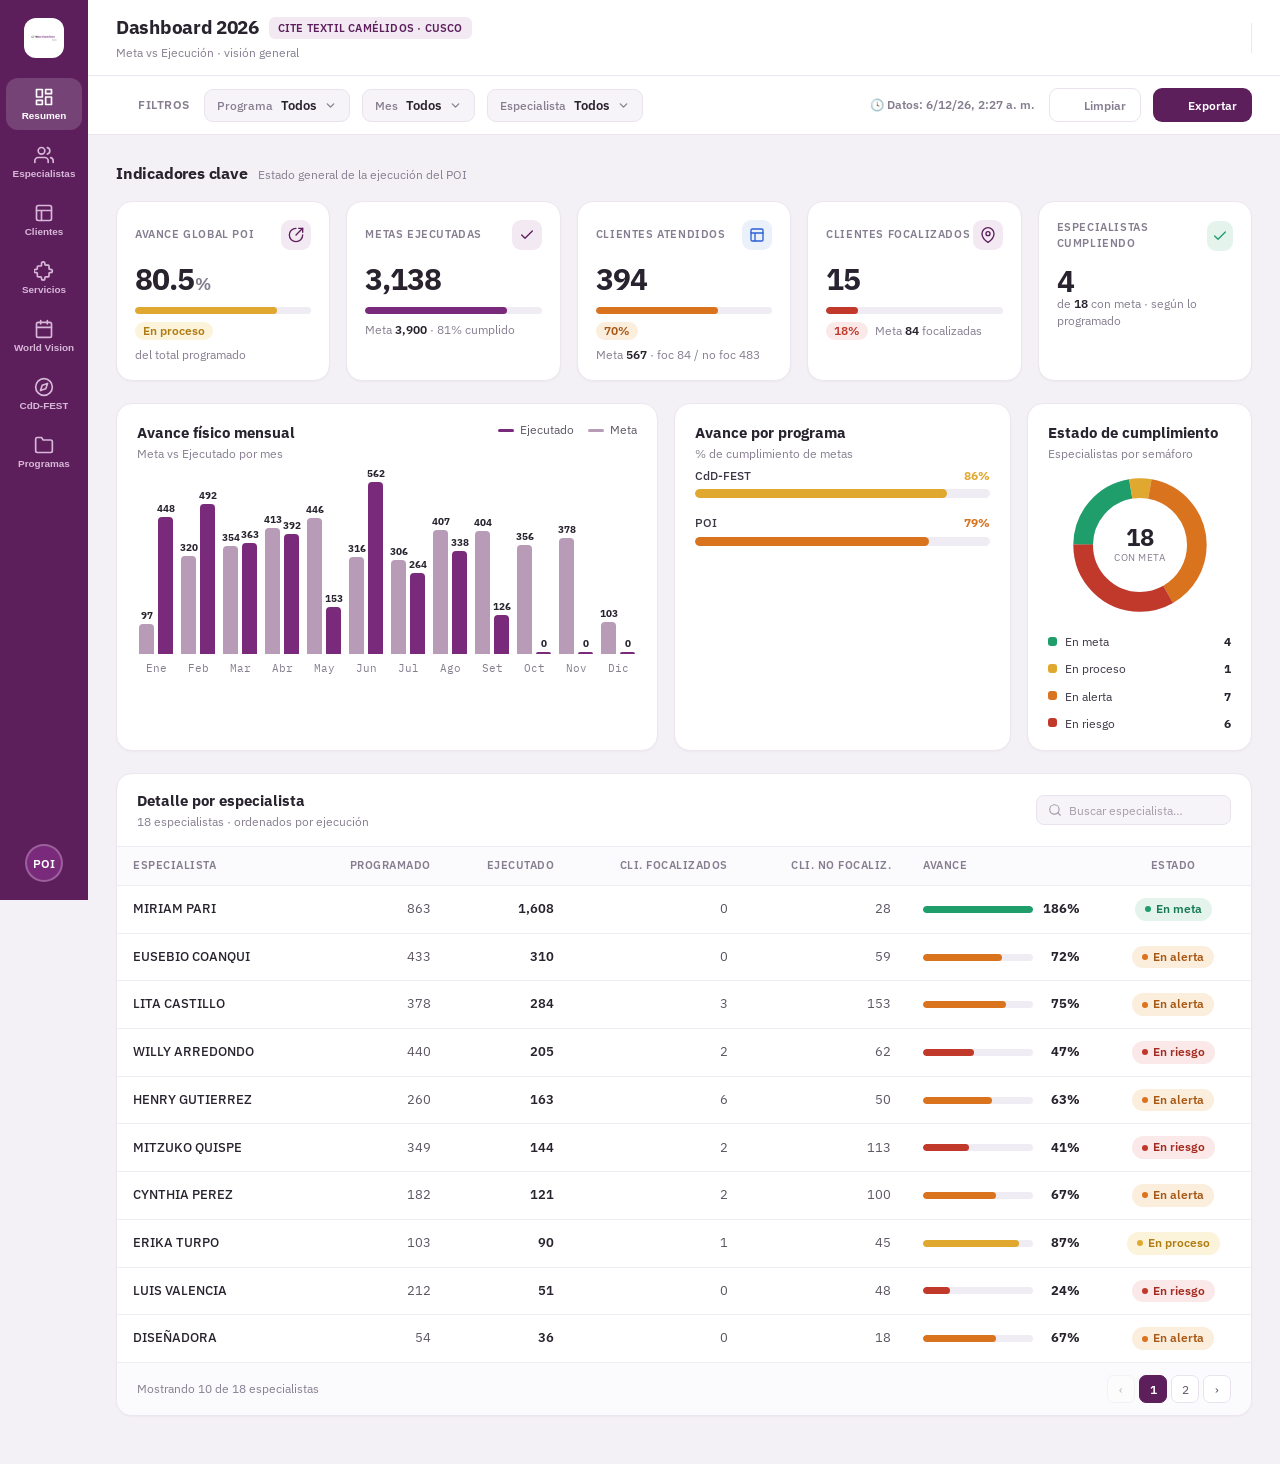
==== commit b9ace773: "UPDATE" ====
--- a/index.html
+++ b/index.html
@@ -12,7 +12,24 @@
   <link rel="preconnect" href="https://fonts.googleapis.com">
   <link rel="preconnect" href="https://fonts.gstatic.com" crossorigin>
   <link href="https://fonts.googleapis.com/css2?family=IBM+Plex+Sans:wght@400;500;600;700&family=IBM+Plex+Mono:wght@400;500;600&display=swap" rel="stylesheet">
-  <link rel="stylesheet" href="css/styles.css?v=20">
+  <link rel="stylesheet" href="css/styles.css?v=23">
+  <style>
+    /* World Vision: azul cielo, amarillo, naranja y verde. Intensidad por registros activos. */
+    .wv-calendar .cal-day.on {background:#d9edff!important;color:#164a78!important;border:1px solid #8dc8f6!important;cursor:pointer;transition:background .15s,transform .15s,box-shadow .15s}
+    .wv-calendar .cal-day.on.lv2 {background:#fff0a8!important;color:#765500!important;border-color:#edcf55!important}
+    .wv-calendar .cal-day.on.lv3 {background:#ffd0a1!important;color:#84420b!important;border-color:#f5a45d!important}
+    .wv-calendar .cal-day.on.lv4 {background:#bcebc2!important;color:#205a30!important;border-color:#65c77a!important}
+    .wv-calendar .cal-day.on:hover {transform:translateY(-2px);box-shadow:0 4px 12px #2c5c9c33!important;filter:saturate(1.3)}
+    .wv-calendar .cal-day.on.sel {background:#337bc9!important;color:#fff!important;border-color:#19538e!important;box-shadow:inset 0 0 0 2px #184c84!important}
+    .wv-calendar .cal-cnt {background:#315f9b!important;color:#fff!important;border-radius:12px;padding:0 4px}
+    .wv-calendar .cal-day.sel .cal-cnt {background:#123c70!important}
+    .wv-themes {display:flex;flex-wrap:wrap;gap:10px;padding:8px 0}
+    .wv-theme {display:inline-flex;align-items:center;gap:8px;border:1px solid #bdd8f4;background:#f0f7ff;color:#244d78;border-radius:24px;padding:8px 12px;font-size:13px;max-width:100%;overflow-wrap:anywhere}
+    .wv-theme i,.wv-key-dot {width:10px;height:10px;border-radius:50%;display:inline-block;flex-shrink:0}
+    .wv-theme b {background:#dcecff;padding:2px 7px;border-radius:10px}
+    .wv-calendar-key {display:flex;align-items:center;flex-wrap:wrap;gap:8px;margin-top:14px;color:#305a86;font-size:13px}
+    .wv-key-dot {background:#77b6ee}.wv-key-hint {color:#64748b;margin-left:12px}
+  </style>
 </head>
 <body>
   <div class="shell">
@@ -63,9 +80,9 @@
 
   <!-- Librerías y aplicación (todo local, sin servidor de aplicación) -->
   <script src="js/lib/xlsx.full.min.js"></script>
-  <script src="js/data.js?v=20"></script>
-  <script src="js/metrics.js?v=20"></script>
-  <script src="js/charts.js?v=20"></script>
-  <script src="js/app.js?v=20"></script>
+  <script src="js/data.js?v=23"></script>
+  <script src="js/metrics.js?v=23"></script>
+  <script src="js/charts.js?v=23"></script>
+  <script src="js/app.js?v=23"></script>
 </body>
 </html>
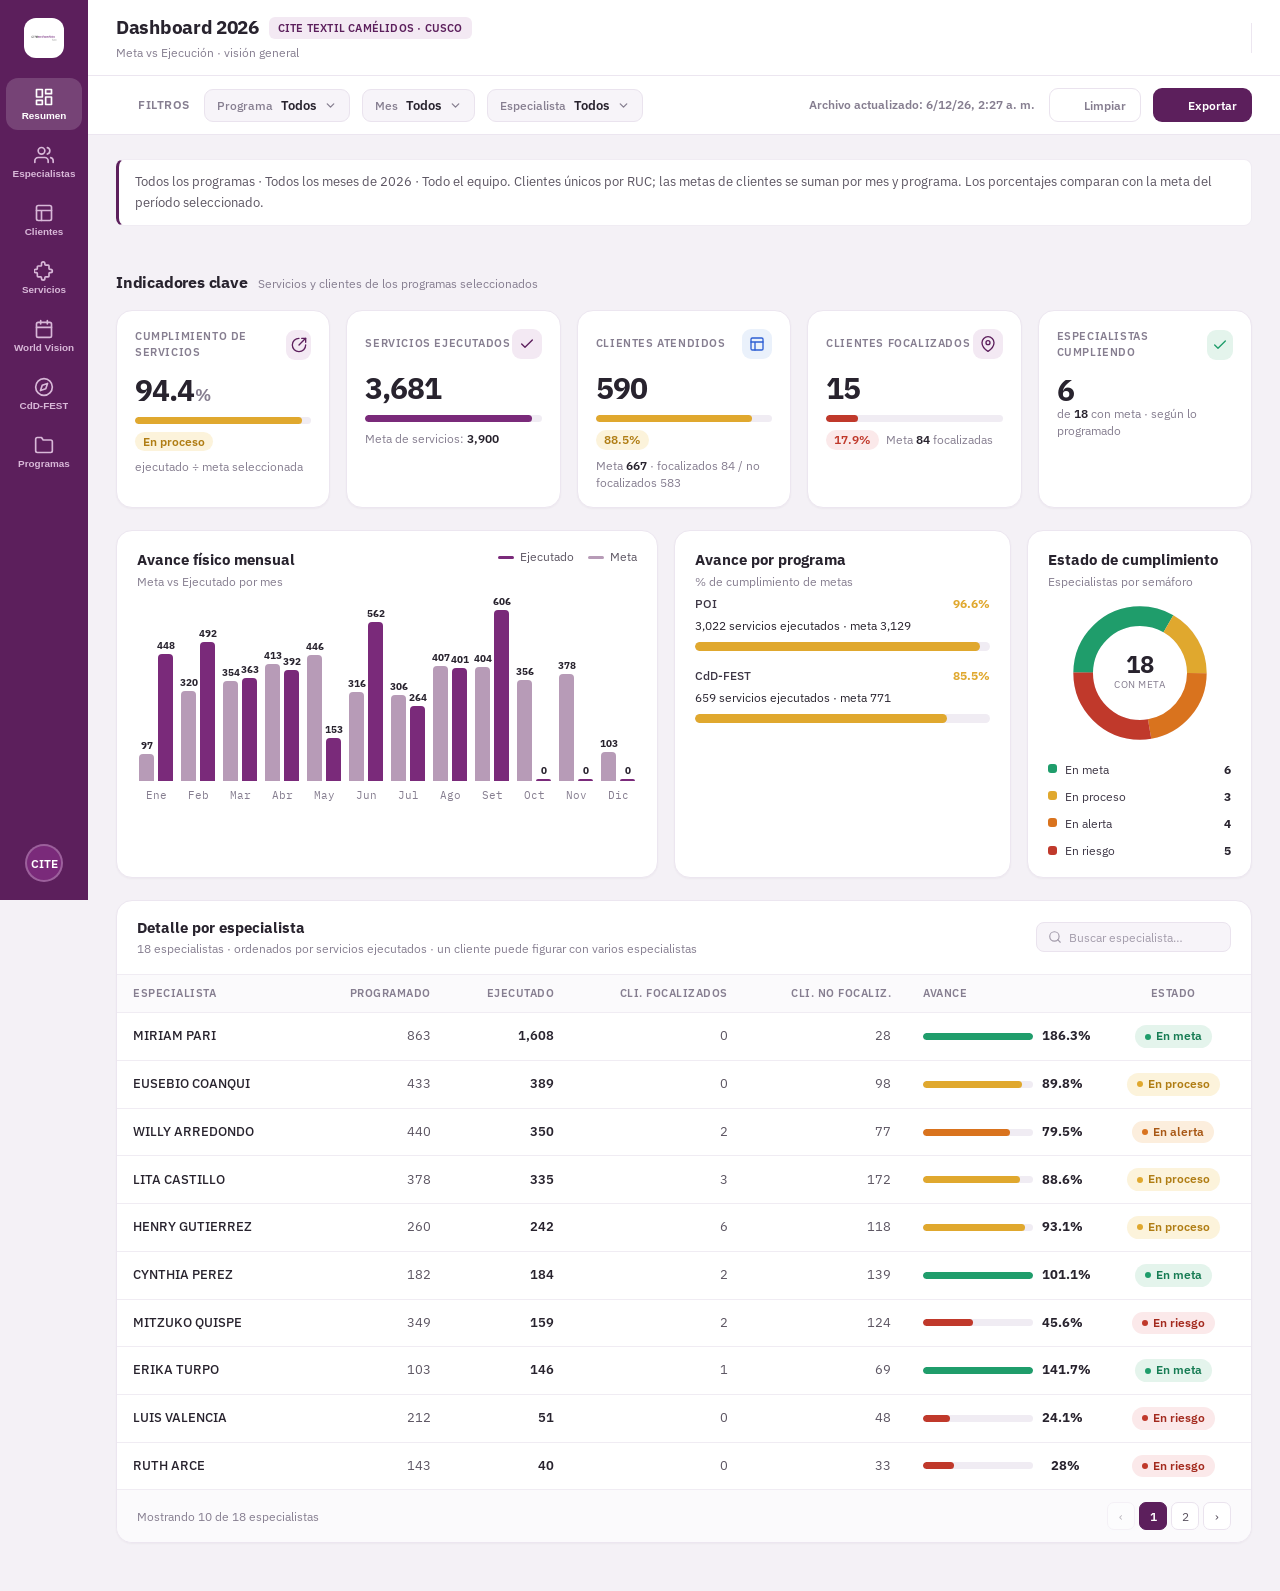
==== commit af87eb6b: "update" ====
--- a/index.html
+++ b/index.html
@@ -4,7 +4,7 @@
   <meta charset="utf-8">
   <meta name="viewport" content="width=device-width, initial-scale=1">
   <title>Dashboard 2026 · CITE</title>
-  <meta name="description" content="Seguimiento y monitoreo de metas del Plan Operativo Institucional 2026 — CITE.">
+  <meta name="description" content="Seguimiento de servicios, clientes y metas de los programas del CITE en 2026.">
 
   <link rel="icon" type="image/svg+xml"
 href="data:image/svg+xml,%3Csvg xmlns='http://www.w3.org/2000/svg' viewBox='0 0 64 64'%3E%3Crect x='8' y='36' width='10' height='20' rx='2' fill='%233B82F6'/%3E%3Crect x='26' y='24' width='10' height='32' rx='2' fill='%2310B981'/%3E%3Crect x='44' y='12' width='10' height='44' rx='2' fill='%23F59E0B'/%3E%3Cpath d='M8 46 L24 30 L38 34 L56 12' stroke='%23EF4444' stroke-width='5' fill='none' stroke-linecap='round' stroke-linejoin='round'/%3E%3Ccircle cx='56' cy='12' r='4' fill='%23EF4444'/%3E%3C/svg%3E">
@@ -12,7 +12,7 @@
   <link rel="preconnect" href="https://fonts.googleapis.com">
   <link rel="preconnect" href="https://fonts.gstatic.com" crossorigin>
   <link href="https://fonts.googleapis.com/css2?family=IBM+Plex+Sans:wght@400;500;600;700&family=IBM+Plex+Mono:wght@400;500;600&display=swap" rel="stylesheet">
-  <link rel="stylesheet" href="css/styles.css?v=23">
+  <link rel="stylesheet" href="css/styles.css?v=24">
   <style>
     /* World Vision: azul cielo, amarillo, naranja y verde. Intensidad por registros activos. */
     .wv-calendar .cal-day.on {background:#d9edff!important;color:#164a78!important;border:1px solid #8dc8f6!important;cursor:pointer;transition:background .15s,transform .15s,box-shadow .15s}
@@ -39,7 +39,7 @@
            onerror="this.parentNode.textContent='CT'"></div>
       <nav id="rail-nav" style="display:flex;flex-direction:column;gap:6px;align-items:center;"></nav>
       <div class="rail-spacer"></div>
-      <div class="rail-user" title="Sesión">POI</div>
+      <div class="rail-user" title="CITE · seguimiento de programas">CITE</div>
     </aside>
 
     <!-- PRINCIPAL -->
@@ -51,7 +51,7 @@
             <h1>Dashboard 2026</h1>
             <span class="pill-inst">CITE TEXTIL CAMÉLIDOS · CUSCO</span>
           </div>
-          <div class="sub" id="view-sub">Plan Operativo Institucional · Seguimiento y monitoreo de metas</div>
+          <div class="sub" id="view-sub">Servicios, clientes y metas · Seguimiento de programas</div>
         </div>
         <div class="brandmarks">
           <img src="assets/produce.png" alt="Ministerio de la Producción"
@@ -70,7 +70,7 @@
         <div class="view" id="view">
           <div class="state"><div class="box">
             <div class="spinner"></div>
-            <h3>Cargando datos del POI…</h3>
+            <h3>Cargando datos de los programas…</h3>
             <p>Leyendo los archivos de <code>data/</code></p>
           </div></div>
         </div>
@@ -80,9 +80,9 @@
 
   <!-- Librerías y aplicación (todo local, sin servidor de aplicación) -->
   <script src="js/lib/xlsx.full.min.js"></script>
-  <script src="js/data.js?v=23"></script>
-  <script src="js/metrics.js?v=23"></script>
-  <script src="js/charts.js?v=23"></script>
-  <script src="js/app.js?v=23"></script>
+  <script src="js/data.js?v=24"></script>
+  <script src="js/metrics.js?v=24"></script>
+  <script src="js/charts.js?v=24"></script>
+  <script src="js/app.js?v=24"></script>
 </body>
 </html>
--- a/css/styles.css
+++ b/css/styles.css
@@ -128,7 +128,7 @@
 .filterbar{
   background:var(--surface); border-bottom:1px solid var(--border);
   padding:12px 28px; display:flex; align-items:center; gap:12px; flex-wrap:wrap;
-  position:sticky; top:64px; z-index:15;
+  position:relative; z-index:15;
 }
 .filter-label{
   display:inline-flex; align-items:center; gap:7px; font-size:.72rem; font-weight:600;
@@ -591,3 +591,12 @@
 @media (prefers-reduced-motion:reduce){
   *{ animation:none !important; transition:none !important; }
 }
+
+/* Contexto y accesibilidad del seguimiento de programas */
+.scope-note{padding:12px 16px;margin-bottom:20px;border:1px solid var(--border-soft);border-left:3px solid var(--purple);border-radius:8px;background:var(--surface);color:var(--text2);font-size:.8rem;line-height:1.6;overflow-wrap:anywhere}
+.prog-detail{font-size:.74rem;margin:5px 0 8px}
+button:focus-visible,input:focus-visible{outline:3px solid var(--blue);outline-offset:3px}
+button:disabled{opacity:.5;cursor:not-allowed}
+.kpi-foot{flex-wrap:wrap;line-height:1.5}
+.filterbar{flex-wrap:wrap}
+@media(max-width:560px){.titlerow{flex-wrap:wrap}.pill-inst{white-space:normal}.fdrop{max-width:100%}.fdrop-menu{max-width:calc(100vw - 110px)}}
